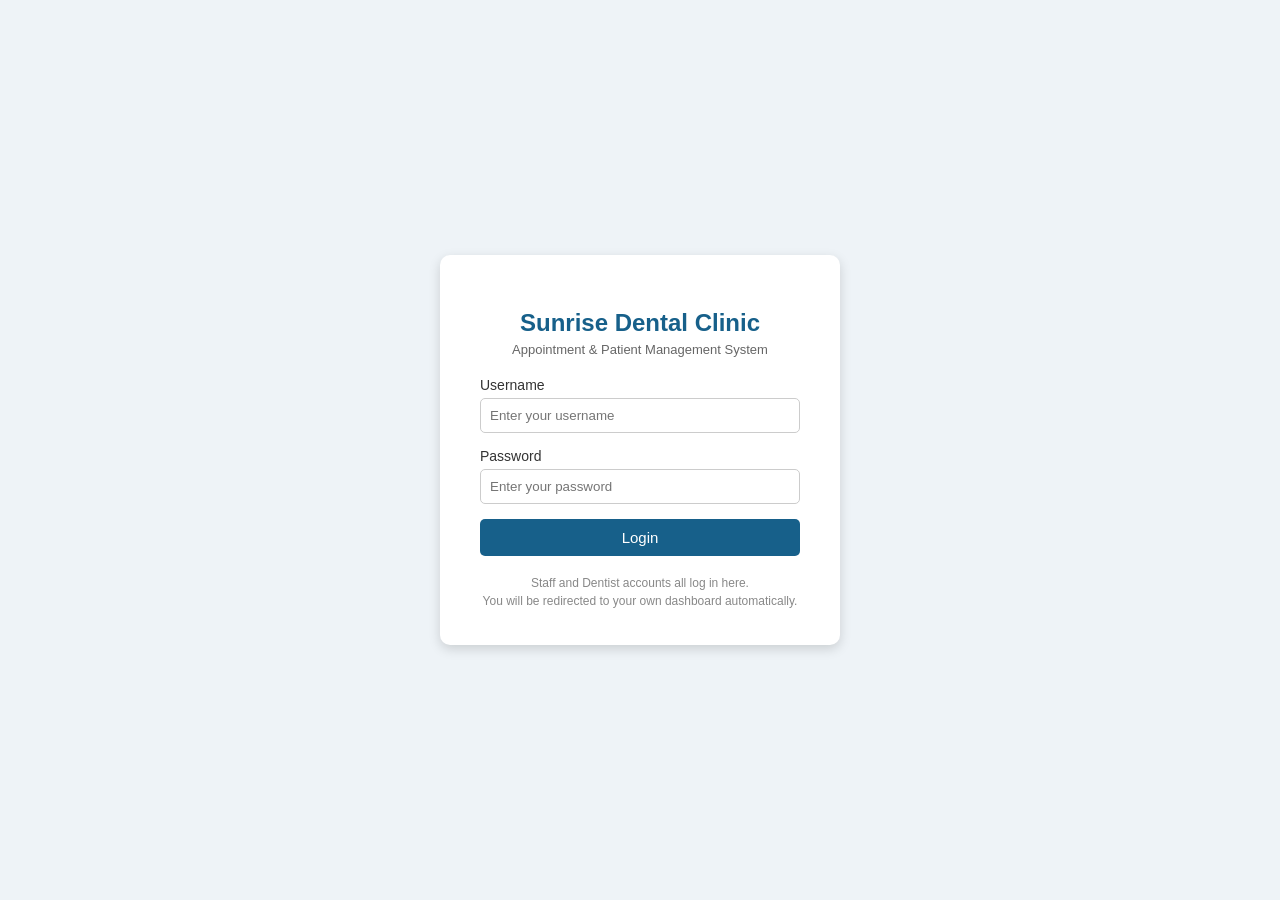
==== Sunrise_Dental_UI/target/Sunrise_Dental_UI-1.0-SNAPSHOT/index.html @ d3aae605 "Add both frontend and backend projects" ====
<!DOCTYPE html>
<html lang="en">
<head>
    <meta charset="UTF-8">
    <title>Sunrise Dental Clinic - Login</title>
    <link rel="stylesheet" href="Resources/css/style.css">
    <style>
        body { font-family: Arial, sans-serif; background: #eef3f7; display: flex; justify-content: center; align-items: center; height: 100vh; margin: 0; }
        .login-box { background: #ffffff; padding: 35px 40px; border-radius: 10px; box-shadow: 0 4px 12px rgba(0,0,0,0.15); width: 320px; }
        .login-box h2 { text-align: center; color: #17608a; margin-bottom: 5px; }
        .login-box p.subtitle { text-align: center; color: #666; font-size: 13px; margin-top: 0; margin-bottom: 20px; }
        .login-box label { display: block; margin-bottom: 5px; font-size: 14px; color: #333; }
        .login-box input[type="text"], .login-box input[type="password"] { width: 100%; padding: 9px; margin-bottom: 15px; border: 1px solid #ccc; border-radius: 5px; box-sizing: border-box; }
        .login-box button { width: 100%; padding: 10px; background: #17608a; color: white; border: none; border-radius: 5px; font-size: 15px; cursor: pointer; }
        .login-box button:hover { background: #124a6b; }
        .login-box button:disabled { background: #9fb7c4; cursor: not-allowed; }
        .error-msg { background: #fdecea; color: #b3261e; padding: 8px 10px; border-radius: 5px; font-size: 13px; margin-bottom: 15px; text-align: center; display: none; }
        .hint { margin-top: 18px; font-size: 12px; color: #888; text-align: center; line-height: 1.5; }
    </style>
</head>
<body>

    <div class="login-box">
        <h2>Sunrise Dental Clinic</h2>
        <p class="subtitle">Appointment & Patient Management System</p>

        <div class="error-msg" id="error-msg">Invalid username or password!</div>

        <form id="login-form">
            <label for="username">Username</label>
            <input type="text" id="username" name="username" placeholder="Enter your username" required>

            <label for="password">Password</label>
            <input type="password" id="password" name="password" placeholder="Enter your password" required>

            <button type="submit" id="login-btn">Login</button>
        </form>

        <div class="hint">
            Staff and Dentist accounts all log in here.<br>
            You will be redirected to your own dashboard automatically.
        </div>
    </div>

    <script>
        // Backend REST API base URL (note the capital S and D - must match the deployed context root exactly)
        const BASE_URL = "http://localhost:8080/Sunrise_Dental_Clinic/resources";

        const form = document.getElementById('login-form');
        const errorDiv = document.getElementById('error-msg');
        const loginBtn = document.getElementById('login-btn');

        function showError(message) {
            errorDiv.textContent = message;
            errorDiv.style.display = 'block';
        }

        form.addEventListener('submit', function (e) {
            e.preventDefault(); // stop normal form submission (which was going to LoginServlet)

            errorDiv.style.display = 'none';
            loginBtn.disabled = true;
            loginBtn.textContent = 'Logging in...';

            const username = document.getElementById('username').value.trim();
            const password = document.getElementById('password').value;

            // LoginResource expects application/x-www-form-urlencoded @FormParam values
            const body = new URLSearchParams();
            body.append('username', username);
            body.append('password', password);

            fetch(`${BASE_URL}/login`, {
                method: 'POST',
                headers: {
                    'Content-Type': 'application/x-www-form-urlencoded'
                },
                body: body.toString()
            })
                .then(response => response.json().then(data => ({ ok: response.ok, data })))
                .then(({ ok, data }) => {
                    if (ok && data.status === 'success') {
                        if (data.role === 'DENTIST') {
                            window.location.href = `dentist_dash.html?id=${data.dentistId}&username=${encodeURIComponent(data.username)}`;
                        } else if (data.role) {
                            // Any staff-side role (ADMIN, COORDINATOR, RECEPTIONIST, TECHNOLOGIST, etc.)
                            // all go to the same staff dashboard - the dashboard itself checks the
                            // exact role to decide which admin-only controls to show.
                            window.location.href = `staff_dash.html?user=${encodeURIComponent(data.username)}&role=${encodeURIComponent(data.role)}`;
                        } else {
                            showError('Unknown role returned from server.');
                        }
                    } else {
                        showError(data.message || 'Invalid username or password.');
                    }
                })
                .catch(error => {
                    console.error('Login error:', error);
                    showError('Could not reach the server. Please try again.');
                })
                .finally(() => {
                    loginBtn.disabled = false;
                    loginBtn.textContent = 'Login';
                });
        });

        // Check URL parameters for error message (e.g. ?error=... from old redirects, if any remain)
        const urlParams = new URLSearchParams(window.location.search);
        if (urlParams.has('error')) {
            showError(urlParams.get('error') || 'Invalid login details!');
        }
    </script>
</body>
</html>
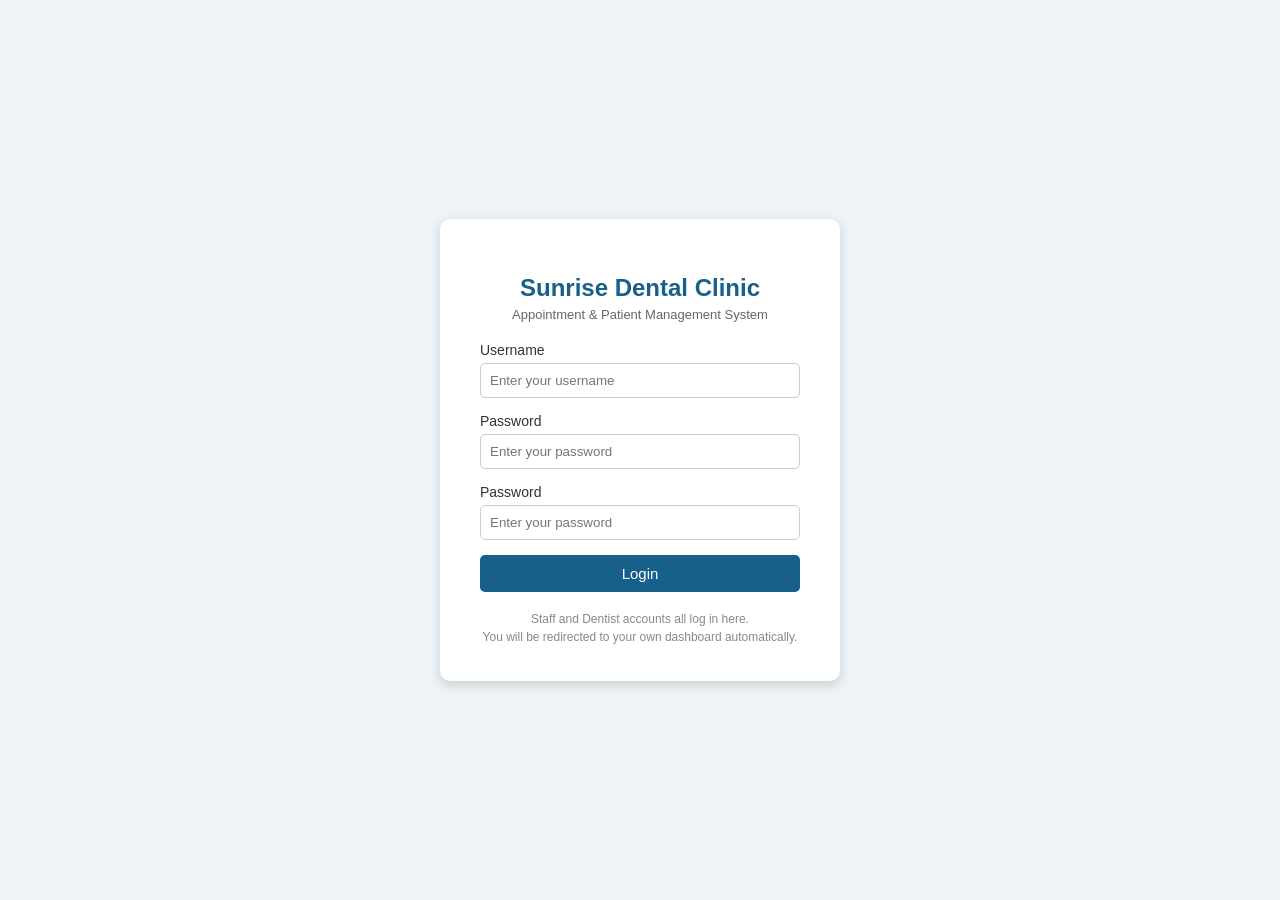
==== commit fd099cf4: "Modified All the Web Pages" ====
--- a/Sunrise_Dental_UI/target/Sunrise_Dental_UI-1.0-SNAPSHOT/index.html
+++ b/Sunrise_Dental_UI/target/Sunrise_Dental_UI-1.0-SNAPSHOT/index.html
@@ -3,19 +3,11 @@
 <head>
     <meta charset="UTF-8">
     <title>Sunrise Dental Clinic - Login</title>
-    <link rel="stylesheet" href="Resources/css/style.css">
+
+    <link rel="stylesheet" href="Assets/Css/login.css">
+    <script src="Assets/JS/index.js"></script>
     <style>
-        body { font-family: Arial, sans-serif; background: #eef3f7; display: flex; justify-content: center; align-items: center; height: 100vh; margin: 0; }
-        .login-box { background: #ffffff; padding: 35px 40px; border-radius: 10px; box-shadow: 0 4px 12px rgba(0,0,0,0.15); width: 320px; }
-        .login-box h2 { text-align: center; color: #17608a; margin-bottom: 5px; }
-        .login-box p.subtitle { text-align: center; color: #666; font-size: 13px; margin-top: 0; margin-bottom: 20px; }
-        .login-box label { display: block; margin-bottom: 5px; font-size: 14px; color: #333; }
-        .login-box input[type="text"], .login-box input[type="password"] { width: 100%; padding: 9px; margin-bottom: 15px; border: 1px solid #ccc; border-radius: 5px; box-sizing: border-box; }
-        .login-box button { width: 100%; padding: 10px; background: #17608a; color: white; border: none; border-radius: 5px; font-size: 15px; cursor: pointer; }
-        .login-box button:hover { background: #124a6b; }
-        .login-box button:disabled { background: #9fb7c4; cursor: not-allowed; }
-        .error-msg { background: #fdecea; color: #b3261e; padding: 8px 10px; border-radius: 5px; font-size: 13px; margin-bottom: 15px; text-align: center; display: none; }
-        .hint { margin-top: 18px; font-size: 12px; color: #888; text-align: center; line-height: 1.5; }
+        
     </style>
 </head>
 <body>
@@ -32,6 +24,9 @@
 
             <label for="password">Password</label>
             <input type="password" id="password" name="password" placeholder="Enter your password" required>
+            
+            <label for="password">Password</label>
+            <input type="password" id="password" name="password" placeholder="Enter your password" required>
 
             <button type="submit" id="login-btn">Login</button>
         </form>
@@ -43,72 +38,6 @@
     </div>
 
     <script>
-        // Backend REST API base URL (note the capital S and D - must match the deployed context root exactly)
-        const BASE_URL = "http://localhost:8080/Sunrise_Dental_Clinic/resources";
-
-        const form = document.getElementById('login-form');
-        const errorDiv = document.getElementById('error-msg');
-        const loginBtn = document.getElementById('login-btn');
-
-        function showError(message) {
-            errorDiv.textContent = message;
-            errorDiv.style.display = 'block';
-        }
-
-        form.addEventListener('submit', function (e) {
-            e.preventDefault(); // stop normal form submission (which was going to LoginServlet)
-
-            errorDiv.style.display = 'none';
-            loginBtn.disabled = true;
-            loginBtn.textContent = 'Logging in...';
-
-            const username = document.getElementById('username').value.trim();
-            const password = document.getElementById('password').value;
-
-            // LoginResource expects application/x-www-form-urlencoded @FormParam values
-            const body = new URLSearchParams();
-            body.append('username', username);
-            body.append('password', password);
-
-            fetch(`${BASE_URL}/login`, {
-                method: 'POST',
-                headers: {
-                    'Content-Type': 'application/x-www-form-urlencoded'
-                },
-                body: body.toString()
-            })
-                .then(response => response.json().then(data => ({ ok: response.ok, data })))
-                .then(({ ok, data }) => {
-                    if (ok && data.status === 'success') {
-                        if (data.role === 'DENTIST') {
-                            window.location.href = `dentist_dash.html?id=${data.dentistId}&username=${encodeURIComponent(data.username)}`;
-                        } else if (data.role) {
-                            // Any staff-side role (ADMIN, COORDINATOR, RECEPTIONIST, TECHNOLOGIST, etc.)
-                            // all go to the same staff dashboard - the dashboard itself checks the
-                            // exact role to decide which admin-only controls to show.
-                            window.location.href = `staff_dash.html?user=${encodeURIComponent(data.username)}&role=${encodeURIComponent(data.role)}`;
-                        } else {
-                            showError('Unknown role returned from server.');
-                        }
-                    } else {
-                        showError(data.message || 'Invalid username or password.');
-                    }
-                })
-                .catch(error => {
-                    console.error('Login error:', error);
-                    showError('Could not reach the server. Please try again.');
-                })
-                .finally(() => {
-                    loginBtn.disabled = false;
-                    loginBtn.textContent = 'Login';
-                });
-        });
-
-        // Check URL parameters for error message (e.g. ?error=... from old redirects, if any remain)
-        const urlParams = new URLSearchParams(window.location.search);
-        if (urlParams.has('error')) {
-            showError(urlParams.get('error') || 'Invalid login details!');
-        }
     </script>
 </body>
 </html>
--- a/Sunrise_Dental_UI/target/Sunrise_Dental_UI-1.0-SNAPSHOT/Assets/Css/login.css
+++ b/Sunrise_Dental_UI/target/Sunrise_Dental_UI-1.0-SNAPSHOT/Assets/Css/login.css
@@ -0,0 +1,74 @@
+body {
+    font-family: Arial,sans-serif; 
+    background: #eef3f7; display: flex; 
+    justify-content: center; 
+    align-items: center; 
+    height: 100vh; 
+    margin: 0; 
+}
+.login-box {
+    background: #ffffff; 
+    padding: 35px 40px; 
+    border-radius: 10px; 
+    box-shadow: 0 4px 12px rgba(0,0,0,0.15); 
+    width: 320px; 
+}
+.login-box h2 { 
+    text-align: center; 
+    color: #17608a; 
+    margin-bottom: 5px; 
+}
+.login-box p.subtitle { 
+    text-align: center; 
+    color: #666; 
+    font-size: 13px; 
+    margin-top: 0; 
+    margin-bottom: 20px; 
+}
+.login-box label { 
+    display: block; 
+    margin-bottom: 5px; 
+    font-size: 14px; 
+    color: #333; 
+}
+.login-box input[type="text"], 
+.login-box input[type="password"] { 
+    width: 100%; padding: 9px; 
+    margin-bottom: 15px; 
+    border: 1px solid #ccc; 
+    border-radius: 5px; 
+    box-sizing: border-box;
+}
+.login-box button { 
+    width: 100%; 
+    padding: 10px; 
+    background: #17608a;
+    color: white; 
+    border: none;
+    border-radius: 5px;
+    font-size: 15px; 
+    cursor: pointer; 
+}
+.login-box button:hover { 
+    background: #124a6b; 
+}
+.login-box button:disabled {
+    background: #9fb7c4; 
+    cursor: not-allowed; 
+}
+.error-msg {
+    background: #fdecea; 
+    color: #b3261e; 
+    padding: 8px 10px;
+    border-radius: 5px;
+    font-size: 13px;
+    margin-bottom: 15px;
+    text-align: center;
+    display: none; }
+.hint {
+    margin-top: 18px; 
+    font-size: 12px; 
+    color: #888; 
+    text-align: center; 
+    line-height: 1.5; 
+}
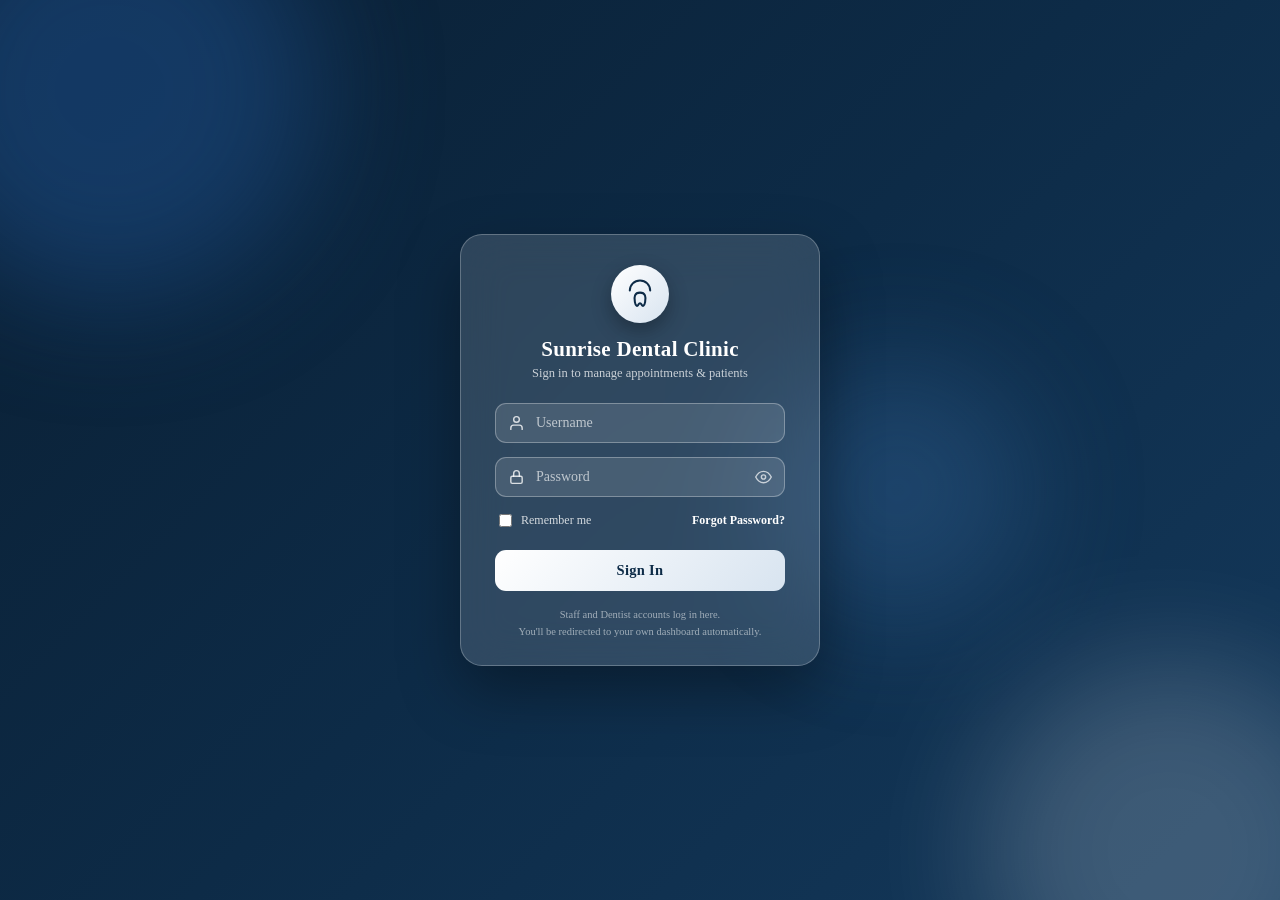
==== commit 1aa11531: "Modified Css files, Modified JS files and Modified html files" ====
--- a/Sunrise_Dental_UI/target/Sunrise_Dental_UI-1.0-SNAPSHOT/index.html
+++ b/Sunrise_Dental_UI/target/Sunrise_Dental_UI-1.0-SNAPSHOT/index.html
@@ -3,41 +3,78 @@
 <head>
     <meta charset="UTF-8">
     <title>Sunrise Dental Clinic - Login</title>
-
     <link rel="stylesheet" href="Assets/Css/login.css">
-    <script src="Assets/JS/index.js"></script>
-    <style>
-        
-    </style>
+    <script src="Assets/JS/index.js" defer></script>
 </head>
 <body>
 
-    <div class="login-box">
-        <h2>Sunrise Dental Clinic</h2>
-        <p class="subtitle">Appointment & Patient Management System</p>
+    <div class="bg-anim">
+        <span class="blob b1"></span>
+        <span class="blob b2"></span>
+        <span class="blob b3"></span>
+    </div>
 
-        <div class="error-msg" id="error-msg">Invalid username or password!</div>
+    <div class="center-wrap">
+        <div class="login-box">
 
-        <form id="login-form">
-            <label for="username">Username</label>
-            <input type="text" id="username" name="username" placeholder="Enter your username" required>
+            <div class="logo-badge">
+                <svg width="34" height="34" viewBox="0 0 100 100" fill="none" xmlns="http://www.w3.org/2000/svg">
+                    <path d="M20 40 A30 30 0 0 1 80 40" stroke="#0d2b47" stroke-width="6" fill="none" stroke-linecap="round"/>
+                    <path d="M50 46 C34 46 32 58 35 74 C37 85 42 89 46 80 C48 76 52 76 54 80 C58 89 63 85 65 74 C68 58 66 46 50 46 Z"
+                          fill="none" stroke="#0d2b47" stroke-width="6" stroke-linejoin="round"/>
+                </svg>
+            </div>
 
-            <label for="password">Password</label>
-            <input type="password" id="password" name="password" placeholder="Enter your password" required>
-            
-            <label for="password">Password</label>
-            <input type="password" id="password" name="password" placeholder="Enter your password" required>
+            <h2>Sunrise Dental Clinic</h2>
+            <p class="subtitle">Sign in to manage appointments &amp; patients</p>
 
-            <button type="submit" id="login-btn">Login</button>
-        </form>
+            <div class="error-msg" id="error-msg">Invalid username or password!</div>
 
-        <div class="hint">
-            Staff and Dentist accounts all log in here.<br>
-            You will be redirected to your own dashboard automatically.
+            <form id="login-form">
+                <div class="input-wrap">
+                    <span class="input-icon">
+                        <svg viewBox="0 0 24 24" width="17" height="17" fill="none" stroke="currentColor" stroke-width="2" stroke-linecap="round" stroke-linejoin="round">
+                            <path d="M20 21v-2a4 4 0 0 0-4-4H8a4 4 0 0 0-4 4v2"/>
+                            <circle cx="12" cy="7" r="4"/>
+                        </svg>
+                    </span>
+                    <input type="text" id="username" name="username" placeholder="Username" required>
+                </div>
+
+                <div class="input-wrap">
+                    <span class="input-icon">
+                        <svg viewBox="0 0 24 24" width="17" height="17" fill="none" stroke="currentColor" stroke-width="2" stroke-linecap="round" stroke-linejoin="round">
+                            <rect x="4" y="11" width="16" height="10" rx="2"/>
+                            <path d="M8 11V7a4 4 0 0 1 8 0v4"/>
+                        </svg>
+                    </span>
+                    <input type="password" id="password" name="password" placeholder="Password" required>
+                    <span class="toggle-eye" id="toggle-eye">
+                        <svg viewBox="0 0 24 24" width="17" height="17" fill="none" stroke="currentColor" stroke-width="2" stroke-linecap="round" stroke-linejoin="round">
+                            <path d="M1 12s4-8 11-8 11 8 11 8-4 8-11 8-11-8-11-8Z"/>
+                            <circle cx="12" cy="12" r="3"/>
+                        </svg>
+                    </span>
+                </div>
+
+                <div class="row-between">
+                    <label class="remember">
+                        <input type="checkbox" id="remember-me"> Remember me
+                    </label>
+                    <a href="#" class="forgot-link" id="forgot-link">Forgot Password?</a>
+                </div>
+
+                <button type="submit" id="login-btn">
+                    <span>Sign In</span>
+                </button>
+            </form>
+
+            <div class="hint">
+                Staff and Dentist accounts log in here.<br>
+                You'll be redirected to your own dashboard automatically.
+            </div>
         </div>
     </div>
 
-    <script>
-    </script>
 </body>
 </html>
--- a/Sunrise_Dental_UI/target/Sunrise_Dental_UI-1.0-SNAPSHOT/Assets/Css/login.css
+++ b/Sunrise_Dental_UI/target/Sunrise_Dental_UI-1.0-SNAPSHOT/Assets/Css/login.css
@@ -1,74 +1,258 @@
+* { box-sizing: border-box; }
+
+html, body {
+    margin: 0;
+    height: 100%;
+    font-family: Cambria;
+    overflow: hidden;
+}
+
 body {
-    font-family: Arial,sans-serif; 
-    background: #eef3f7; display: flex; 
-    justify-content: center; 
-    align-items: center; 
-    height: 100vh; 
-    margin: 0; 
-}
+    background: linear-gradient(135deg, #0a1f33 0%, #0d2b47 50%, #14395c 100%);
+    position: relative;
+    min-height: 100vh;
+}
+
+/* ---------------- Animated background blobs ---------------- */
+.bg-anim {
+    position: fixed;
+    inset: 0;
+    overflow: hidden;
+    z-index: 0;
+}
+
+.blob {
+    position: absolute;
+    border-radius: 50%;
+    filter: blur(60px);
+    opacity: 0.55;
+}
+
+.b1 {
+    width: 420px; height: 420px;
+    background: #1d4e89;
+    top: -120px; left: -100px;
+    animation: float1 12s ease-in-out infinite;
+}
+
+.b2 {
+    width: 380px; height: 380px;
+    background: #ffffff;
+    bottom: -140px; right: -80px;
+    opacity: 0.18;
+    animation: float2 14s ease-in-out infinite;
+}
+
+.b3 {
+    width: 260px; height: 260px;
+    background: #3a6ea5;
+    top: 40%; left: 60%;
+    opacity: 0.35;
+    animation: float3 16s ease-in-out infinite;
+}
+
+@keyframes float1 {
+    0%, 100% { transform: translate(0, 0); }
+    50% { transform: translate(40px, 50px); }
+}
+@keyframes float2 {
+    0%, 100% { transform: translate(0, 0); }
+    50% { transform: translate(-50px, -30px); }
+}
+@keyframes float3 {
+    0%, 100% { transform: translate(0, 0) scale(1); }
+    50% { transform: translate(-30px, 40px) scale(1.15); }
+}
+
+/* ---------------- Center wrap ---------------- */
+.center-wrap {
+    position: relative;
+    z-index: 1;
+    min-height: 100vh;
+    display: flex;
+    align-items: center;
+    justify-content: center;
+    padding: 20px;
+}
+
+/* ---------------- Glass card ---------------- */
 .login-box {
-    background: #ffffff; 
-    padding: 35px 40px; 
-    border-radius: 10px; 
-    box-shadow: 0 4px 12px rgba(0,0,0,0.15); 
-    width: 320px; 
-}
-.login-box h2 { 
-    text-align: center; 
-    color: #17608a; 
-    margin-bottom: 5px; 
-}
-.login-box p.subtitle { 
-    text-align: center; 
-    color: #666; 
-    font-size: 13px; 
-    margin-top: 0; 
-    margin-bottom: 20px; 
-}
-.login-box label { 
-    display: block; 
-    margin-bottom: 5px; 
-    font-size: 14px; 
-    color: #333; 
-}
-.login-box input[type="text"], 
-.login-box input[type="password"] { 
-    width: 100%; padding: 9px; 
-    margin-bottom: 15px; 
-    border: 1px solid #ccc; 
-    border-radius: 5px; 
-    box-sizing: border-box;
-}
-.login-box button { 
-    width: 100%; 
-    padding: 10px; 
-    background: #17608a;
-    color: white; 
+    background: rgba(255, 255, 255, 0.14);
+    backdrop-filter: blur(22px);
+    -webkit-backdrop-filter: blur(22px);
+    border: 1px solid rgba(255, 255, 255, 0.25);
+    border-radius: 22px;
+    padding: 30px 34px 24px;
+    width: 360px;
+    max-width: 92vw;
+    box-shadow: 0 25px 60px rgba(0, 0, 0, 0.35);
+    text-align: center;
+    animation: rise .5s ease;
+}
+
+@keyframes rise {
+    from { opacity: 0; transform: translateY(18px); }
+    to { opacity: 1; transform: translateY(0); }
+}
+
+.logo-badge {
+    width: 58px;
+    height: 58px;
+    border-radius: 50%;
+    background: linear-gradient(135deg, #ffffff, #d8e4f0);
+    display: flex;
+    align-items: center;
+    justify-content: center;
+    margin: 0 auto 14px;
+    box-shadow: 0 8px 20px rgba(0, 0, 0, 0.3);
+}
+
+.login-box h2 {
+    color: #ffffff;
+    margin: 0 0 4px;
+    font-size: 21px;
+    font-weight: 700;
+    letter-spacing: 0.3px;
+}
+
+.login-box p.subtitle {
+    color: rgba(255, 255, 255, 0.75);
+    font-size: 12.5px;
+    margin: 0 0 22px;
+}
+
+.input-wrap {
+    position: relative;
+    margin-bottom: 14px;
+    text-align: left;
+}
+
+.input-wrap input {
+    width: 100%;
+    padding: 11px 14px 11px 40px;
+    border: 1px solid rgba(255, 255, 255, 0.3);
+    border-radius: 11px;
+    font-size: 14px;
+    background: rgba(255, 255, 255, 0.12);
+    color: #ffffff;
+    font-family: inherit;
+}
+
+.input-wrap input::placeholder {
+    color: rgba(255, 255, 255, 0.65);
+}
+
+.input-wrap input:focus {
+    outline: none;
+    border-color: #ffffff;
+    background: rgba(255, 255, 255, 0.2);
+    box-shadow: 0 0 0 3px rgba(255, 255, 255, 0.15);
+}
+
+.input-icon {
+    position: absolute;
+    left: 13px;
+    top: 50%;
+    transform: translateY(-50%);
+    color: rgba(255, 255, 255, 0.8);
+    display: flex;
+    align-items: center;
+    pointer-events: none;
+}
+
+.toggle-eye {
+    position: absolute;
+    right: 13px;
+    top: 50%;
+    transform: translateY(-50%);
+    color: rgba(255, 255, 255, 0.7);
+    cursor: pointer;
+    display: flex;
+    align-items: center;
+}
+
+.toggle-eye:hover { color: #ffffff; }
+
+.row-between {
+    display: flex;
+    justify-content: space-between;
+    align-items: center;
+    margin-bottom: 20px;
+    font-size: 12px;
+}
+
+.remember {
+    display: flex;
+    align-items: center;
+    gap: 6px;
+    color: rgba(255, 255, 255, 0.8);
+    font-weight: 400;
+    cursor: pointer;
+}
+
+.remember input { accent-color: #ffffff; }
+
+.forgot-link {
+    color: #ffffff;
+    text-decoration: none;
+    font-weight: 600;
+}
+
+.forgot-link:hover { text-decoration: underline; }
+
+.login-box button {
+    width: 100%;
+    padding: 12px;
+    background: linear-gradient(135deg, #ffffff, #d8e4f0);
+    color: #0d2b47;
     border: none;
-    border-radius: 5px;
-    font-size: 15px; 
-    cursor: pointer; 
-}
-.login-box button:hover { 
-    background: #124a6b; 
-}
+    border-radius: 11px;
+    font-size: 14.5px;
+    font-weight: 700;
+    letter-spacing: 0.3px;
+    cursor: pointer;
+    font-family: inherit;
+    display: flex;
+    align-items: center;
+    justify-content: center;
+    gap: 8px;
+    transition: transform .12s, box-shadow .15s;
+}
+
+.login-box button:hover {
+    box-shadow: 0 10px 24px rgba(255, 255, 255, 0.25);
+    transform: translateY(-1px);
+}
+
+.login-box button:active { transform: translateY(0); }
+
 .login-box button:disabled {
-    background: #9fb7c4; 
-    cursor: not-allowed; 
-}
+    background: rgba(255, 255, 255, 0.3);
+    color: rgba(255,255,255,0.6);
+    cursor: not-allowed;
+    box-shadow: none;
+}
+
 .error-msg {
-    background: #fdecea; 
-    color: #b3261e; 
-    padding: 8px 10px;
-    border-radius: 5px;
-    font-size: 13px;
-    margin-bottom: 15px;
+    background: rgba(211, 47, 47, 0.2);
+    border: 1px solid rgba(211, 47, 47, 0.4);
+    color: #ffd7d7;
+    padding: 8px 12px;
+    border-radius: 9px;
+    font-size: 12.5px;
+    margin-bottom: 14px;
     text-align: center;
-    display: none; }
+    display: none;
+}
+
 .hint {
-    margin-top: 18px; 
-    font-size: 12px; 
-    color: #888; 
-    text-align: center; 
-    line-height: 1.5; 
+    margin-top: 16px;
+    font-size: 10.5px;
+    color: rgba(255, 255, 255, 0.55);
+    text-align: center;
+    line-height: 1.6;
+}
+
+@media (max-width: 420px) {
+    .login-box { padding: 26px 22px 20px; }
 }
